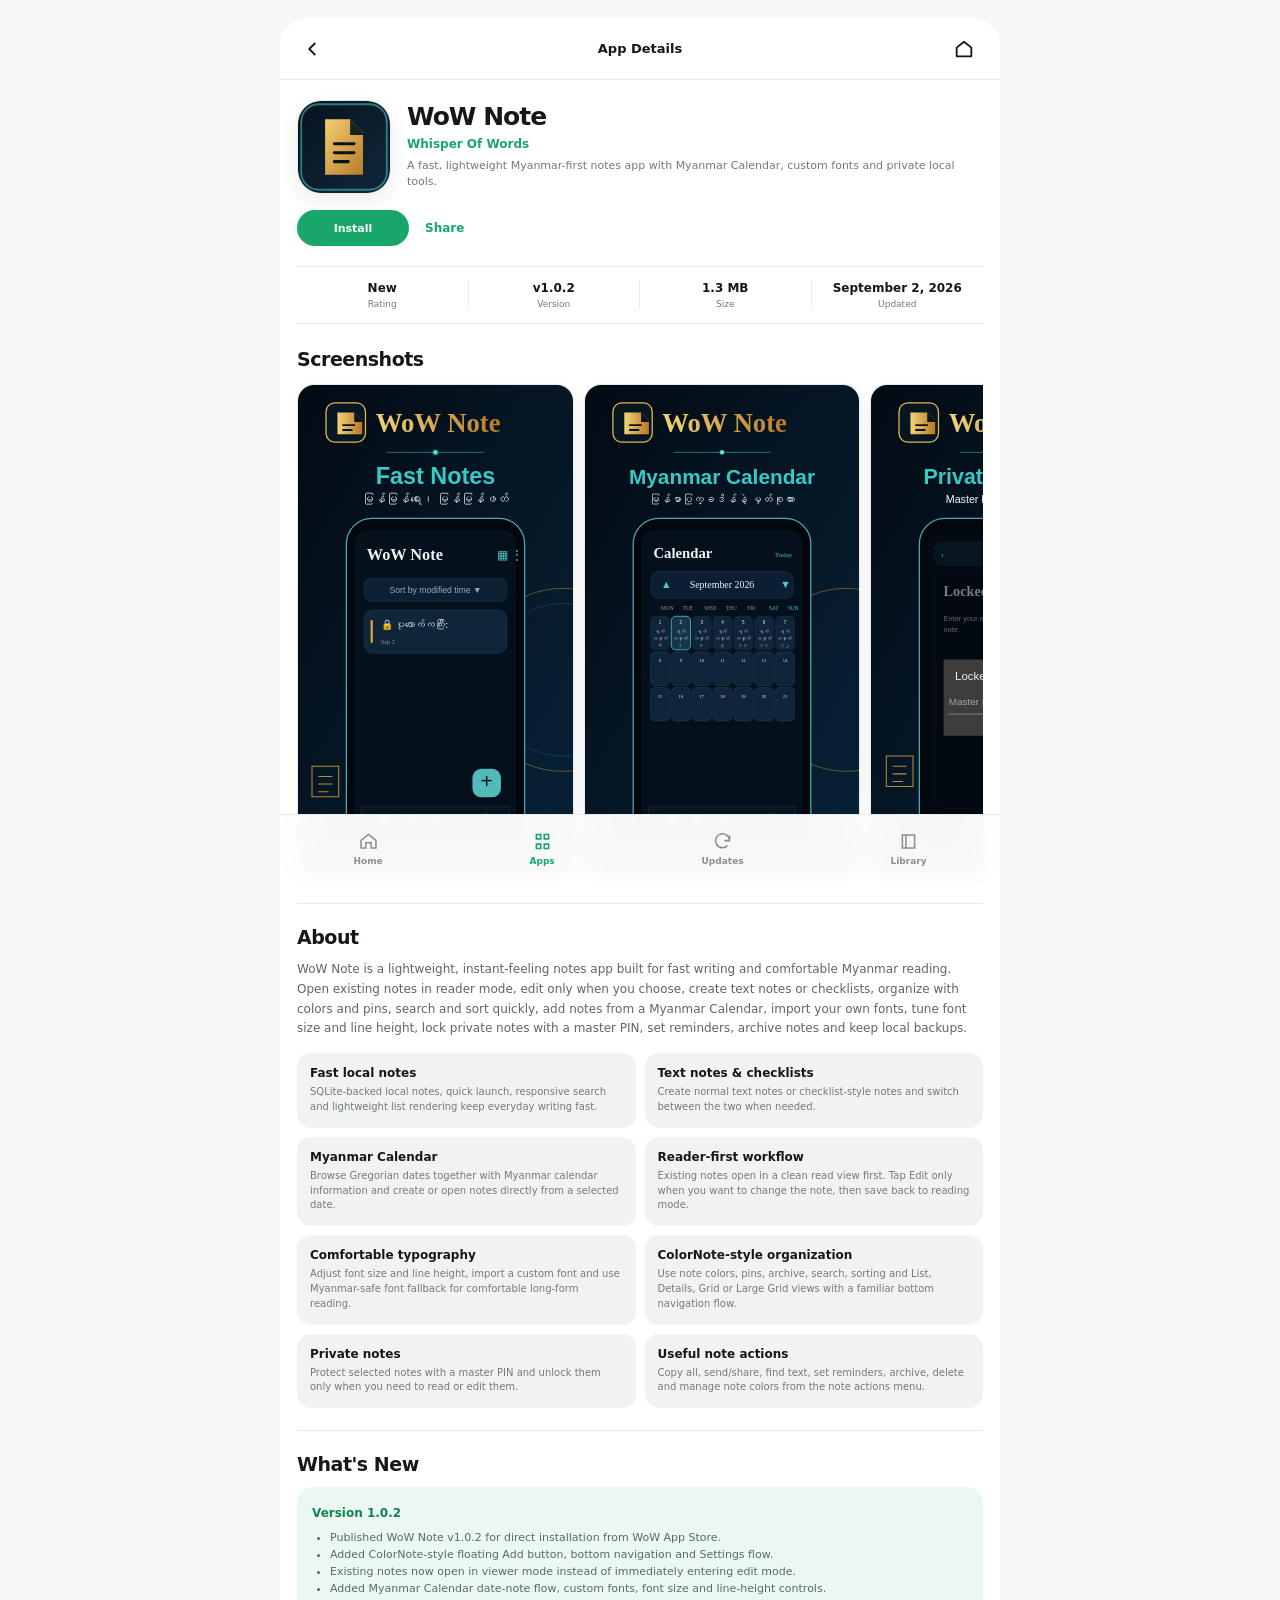
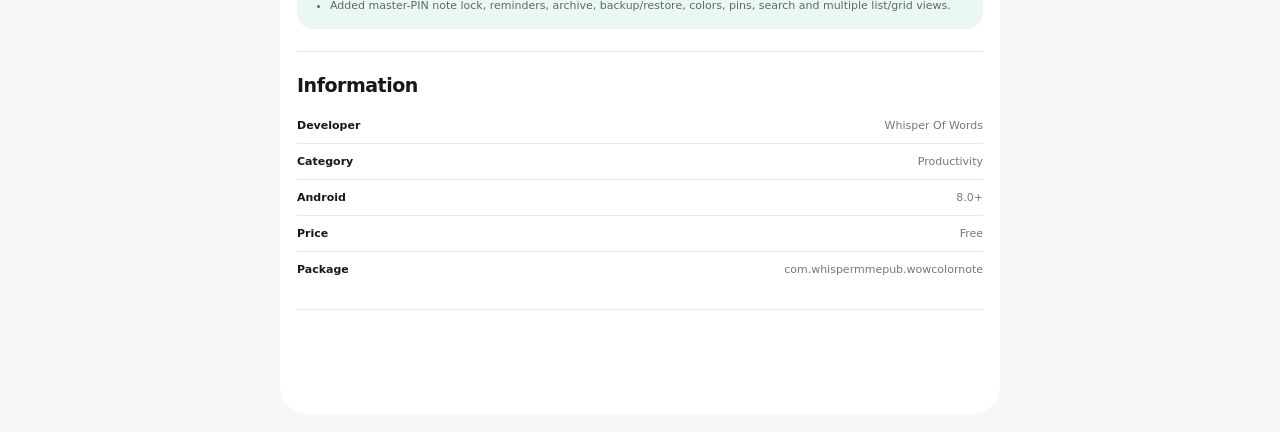
==== apps/wow-note/index.html @ ac41dee0 "Redesign mobile store and add per-app share URLs" ====
<!doctype html>
<html lang="en"><head>
<meta charset="utf-8"><meta name="viewport" content="width=device-width, initial-scale=1, viewport-fit=cover"><base href="../../"><meta name="theme-color" content="#ffffff">
<meta name="description" content="A fast, lightweight Myanmar-first notes app with Myanmar Calendar, custom fonts and private local tools.">
<meta property="og:type" content="website"><meta property="og:site_name" content="Whisper Of Words App Store"><meta property="og:title" content="WoW Note · Whisper Of Words App Store"><meta property="og:description" content="A fast, lightweight Myanmar-first notes app with Myanmar Calendar, custom fonts and private local tools."><meta property="og:url" content="https://whispermmepub.github.io/Whisper-Of-Words-App-Store/apps/wow-note/"><meta property="og:image" content="https://raw.githubusercontent.com/whispermmepub/Whisper-Of-Words-App-Store/main/assets/wow-app-store-logo.jpg">
<meta name="twitter:card" content="summary"><meta name="twitter:title" content="WoW Note · Whisper Of Words App Store"><meta name="twitter:description" content="A fast, lightweight Myanmar-first notes app with Myanmar Calendar, custom fonts and private local tools."><meta name="twitter:image" content="https://raw.githubusercontent.com/whispermmepub/Whisper-Of-Words-App-Store/main/assets/wow-app-store-logo.jpg">
<link rel="canonical" href="https://whispermmepub.github.io/Whisper-Of-Words-App-Store/apps/wow-note/"><title>WoW Note · Whisper Of Words App Store</title><link rel="icon" type="image/jpeg" href="assets/wow-app-store-logo.jpg"><link rel="stylesheet" href="styles.css?v=20"></head>
<body class="detail-body" data-app="wow-note"><div class="detail-shell"><header class="detail-header"><a class="icon-button" href="./#apps" aria-label="Back to Apps"><svg viewBox="0 0 24 24"><path d="m15 18-6-6 6-6"/></svg></a><strong>App Details</strong><a class="icon-button" href="./#home" aria-label="App Store Home"><svg viewBox="0 0 24 24"><path d="M4 10.5 12 4l8 6.5V20H4Z"/></svg></a></header><main id="detailRoot" class="detail-main"><div class="loading-card">Loading app…</div></main><nav class="detail-bottom-nav" aria-label="Store navigation"><a href="./#home"><svg viewBox="0 0 24 24"><path d="M3.5 10.8 12 4l8.5 6.8v8.7H15v-6H9v6H3.5Z"/></svg><span>Home</span></a><a class="active" href="./#apps"><svg viewBox="0 0 24 24"><path d="M5 4h5v5H5zm9 0h5v5h-5zM5 15h5v5H5zm9 0h5v5h-5z"/></svg><span>Apps</span></a><a href="./#updates"><svg viewBox="0 0 24 24"><path d="M20 11a8 8 0 1 0-2.3 5.7M20 5v6h-6"/></svg><span>Updates</span></a><a href="./#library"><svg viewBox="0 0 24 24"><path d="M5 4.5h14v15H5zM9 4.5v15"/></svg><span>Library</span></a></nav></div><dialog id="imageDialog" class="image-dialog"><button id="closeImage" aria-label="Close">×</button><img id="dialogImage" alt="App screenshot"></dialog><script src="detail.js?v=20" defer></script></body></html>
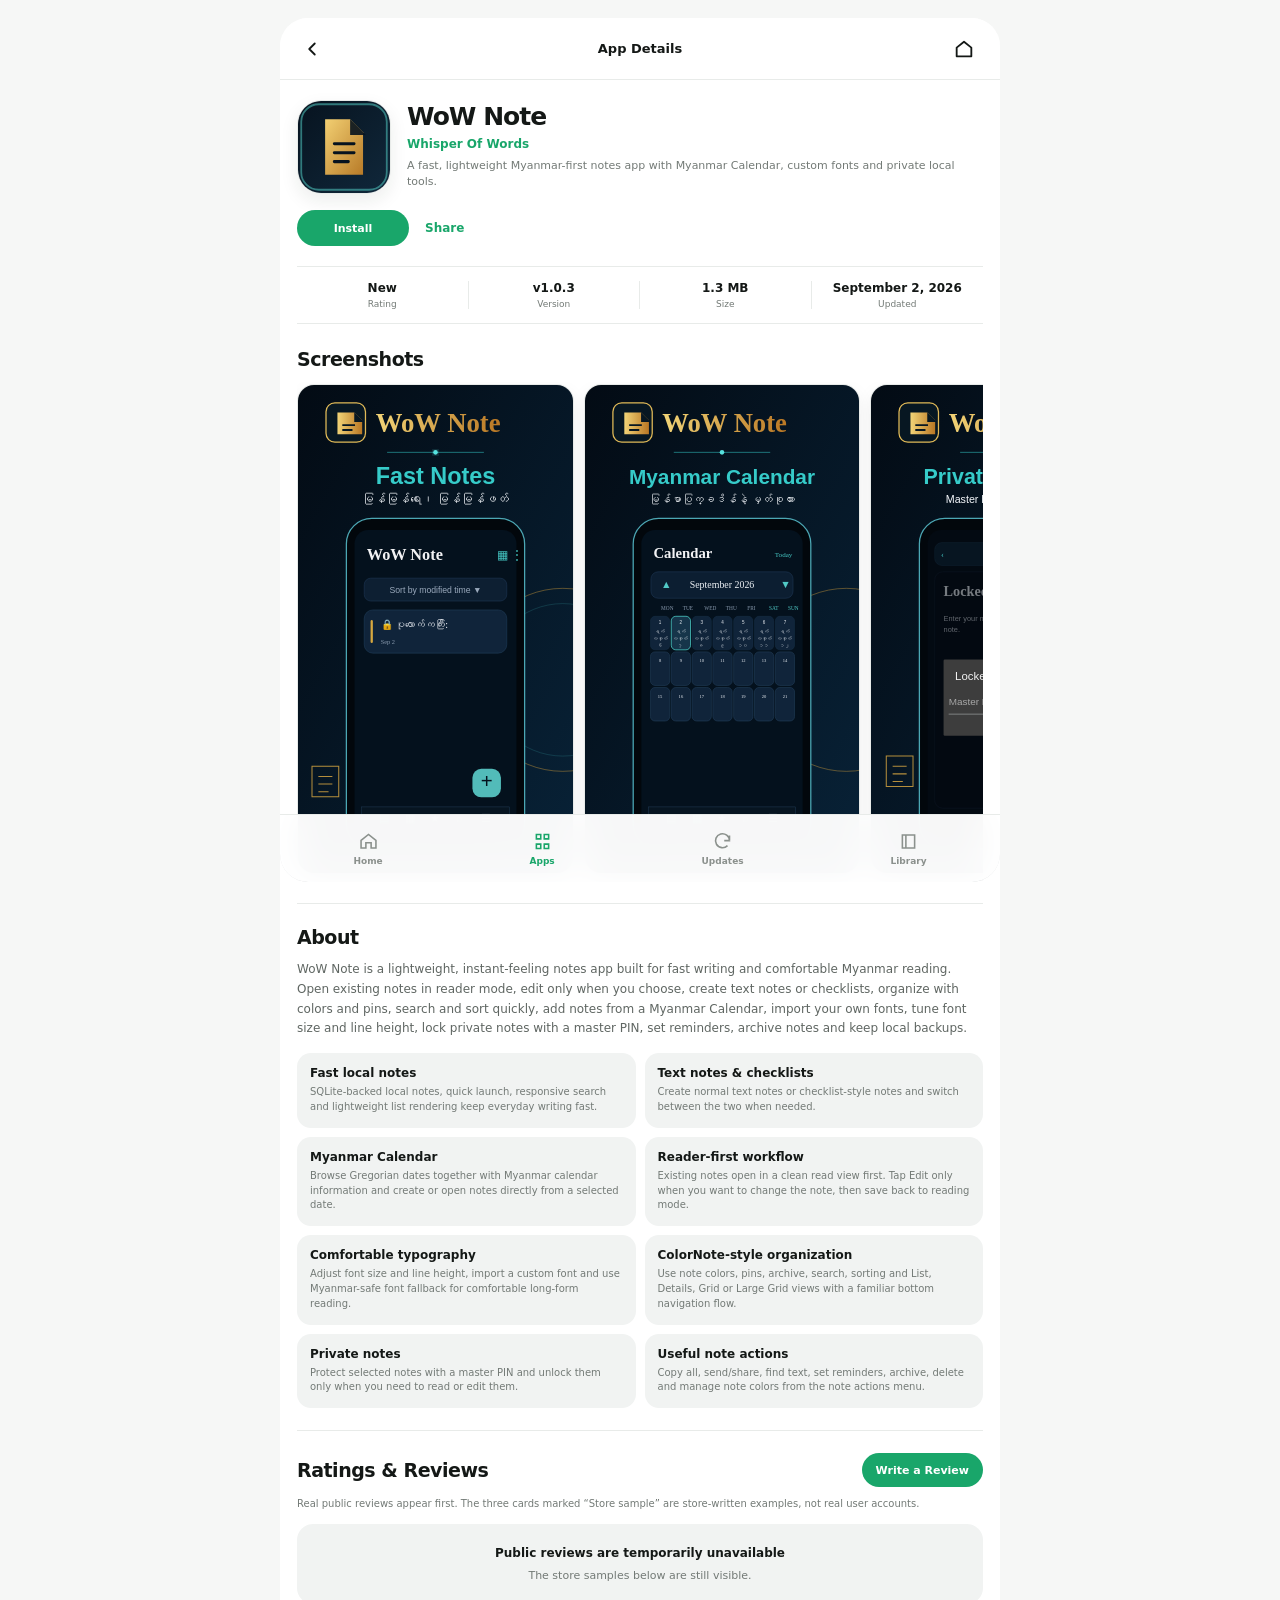
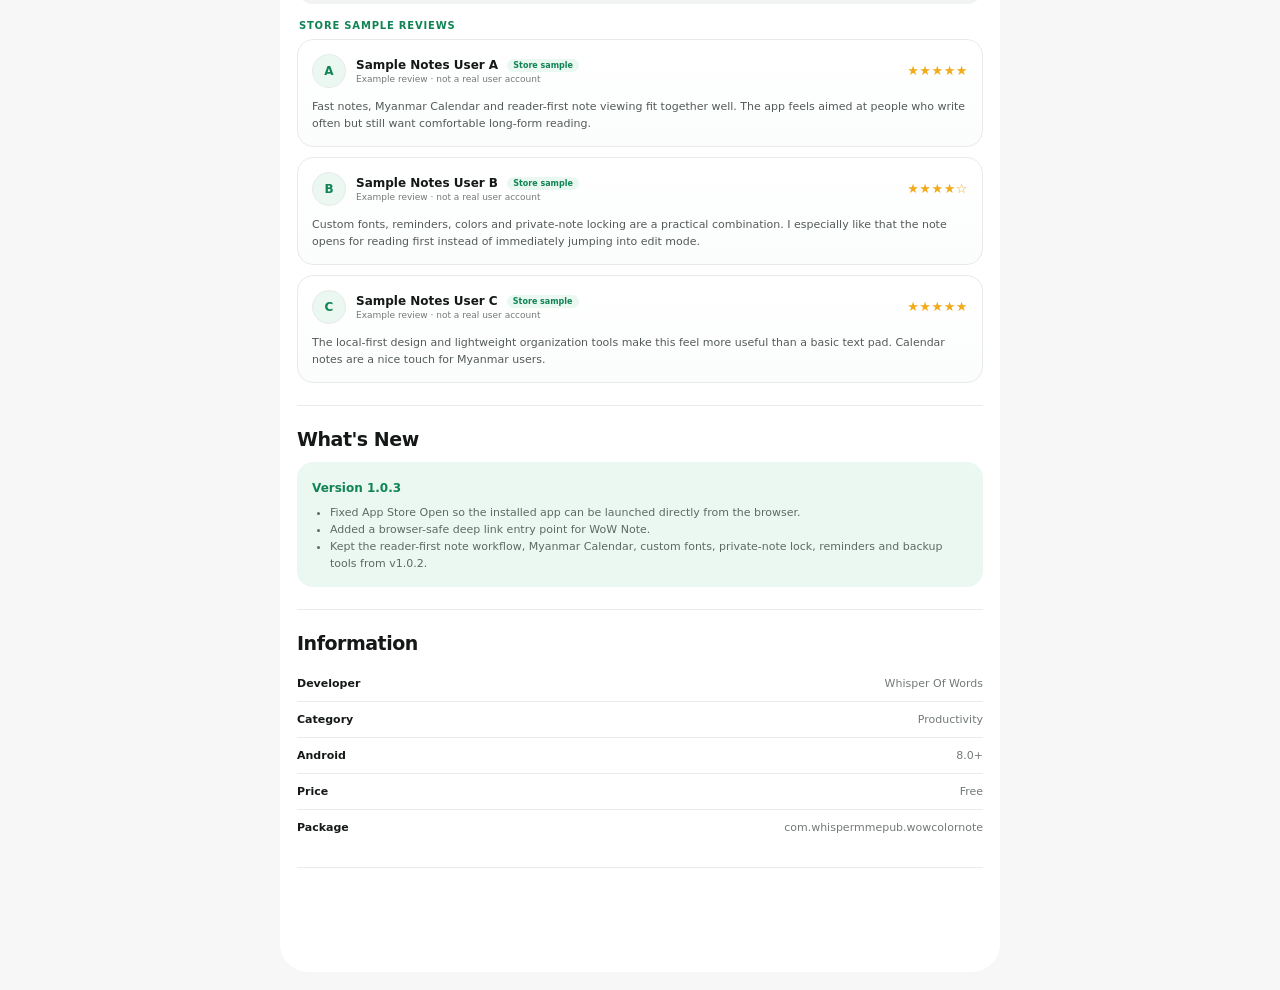
==== commit a3ea10db: "Load WoW Note launch fix" ====
--- a/apps/wow-note/index.html
+++ b/apps/wow-note/index.html
@@ -5,4 +5,4 @@
 <meta property="og:type" content="website"><meta property="og:site_name" content="Whisper Of Words App Store"><meta property="og:title" content="WoW Note · Whisper Of Words App Store"><meta property="og:description" content="A fast, lightweight Myanmar-first notes app with Myanmar Calendar, custom fonts and private local tools."><meta property="og:url" content="https://whispermmepub.github.io/Whisper-Of-Words-App-Store/apps/wow-note/"><meta property="og:image" content="https://raw.githubusercontent.com/whispermmepub/Whisper-Of-Words-App-Store/main/assets/wow-app-store-logo.jpg">
 <meta name="twitter:card" content="summary"><meta name="twitter:title" content="WoW Note · Whisper Of Words App Store"><meta name="twitter:description" content="A fast, lightweight Myanmar-first notes app with Myanmar Calendar, custom fonts and private local tools."><meta name="twitter:image" content="https://raw.githubusercontent.com/whispermmepub/Whisper-Of-Words-App-Store/main/assets/wow-app-store-logo.jpg">
 <link rel="canonical" href="https://whispermmepub.github.io/Whisper-Of-Words-App-Store/apps/wow-note/"><title>WoW Note · Whisper Of Words App Store</title><link rel="icon" type="image/jpeg" href="assets/wow-app-store-logo.jpg"><link rel="stylesheet" href="styles.css?v=20"></head>
-<body class="detail-body" data-app="wow-note"><div class="detail-shell"><header class="detail-header"><a class="icon-button" href="./#apps" aria-label="Back to Apps"><svg viewBox="0 0 24 24"><path d="m15 18-6-6 6-6"/></svg></a><strong>App Details</strong><a class="icon-button" href="./#home" aria-label="App Store Home"><svg viewBox="0 0 24 24"><path d="M4 10.5 12 4l8 6.5V20H4Z"/></svg></a></header><main id="detailRoot" class="detail-main"><div class="loading-card">Loading app…</div></main><nav class="detail-bottom-nav" aria-label="Store navigation"><a href="./#home"><svg viewBox="0 0 24 24"><path d="M3.5 10.8 12 4l8.5 6.8v8.7H15v-6H9v6H3.5Z"/></svg><span>Home</span></a><a class="active" href="./#apps"><svg viewBox="0 0 24 24"><path d="M5 4h5v5H5zm9 0h5v5h-5zM5 15h5v5H5zm9 0h5v5h-5z"/></svg><span>Apps</span></a><a href="./#updates"><svg viewBox="0 0 24 24"><path d="M20 11a8 8 0 1 0-2.3 5.7M20 5v6h-6"/></svg><span>Updates</span></a><a href="./#library"><svg viewBox="0 0 24 24"><path d="M5 4.5h14v15H5zM9 4.5v15"/></svg><span>Library</span></a></nav></div><dialog id="imageDialog" class="image-dialog"><button id="closeImage" aria-label="Close">×</button><img id="dialogImage" alt="App screenshot"></dialog><script src="detail.js?v=20" defer></script></body></html>+<body class="detail-body" data-app="wow-note"><div class="detail-shell"><header class="detail-header"><a class="icon-button" href="./#apps" aria-label="Back to Apps"><svg viewBox="0 0 24 24"><path d="m15 18-6-6 6-6"/></svg></a><strong>App Details</strong><a class="icon-button" href="./#home" aria-label="App Store Home"><svg viewBox="0 0 24 24"><path d="M4 10.5 12 4l8 6.5V20H4Z"/></svg></a></header><main id="detailRoot" class="detail-main"><div class="loading-card">Loading app…</div></main><nav class="detail-bottom-nav" aria-label="Store navigation"><a href="./#home"><svg viewBox="0 0 24 24"><path d="M3.5 10.8 12 4l8.5 6.8v8.7H15v-6H9v6H3.5Z"/></svg><span>Home</span></a><a class="active" href="./#apps"><svg viewBox="0 0 24 24"><path d="M5 4h5v5H5zm9 0h5v5h-5zM5 15h5v5H5zm9 0h5v5h-5z"/></svg><span>Apps</span></a><a href="./#updates"><svg viewBox="0 0 24 24"><path d="M20 11a8 8 0 1 0-2.3 5.7M20 5v6h-6"/></svg><span>Updates</span></a><a href="./#library"><svg viewBox="0 0 24 24"><path d="M5 4.5h14v15H5zM9 4.5v15"/></svg><span>Library</span></a></nav></div><dialog id="imageDialog" class="image-dialog"><button id="closeImage" aria-label="Close">×</button><img id="dialogImage" alt="App screenshot"></dialog><script src="detail.js?v=22" defer></script><script src="launch-fix.js?v=23" defer></script></body></html>
